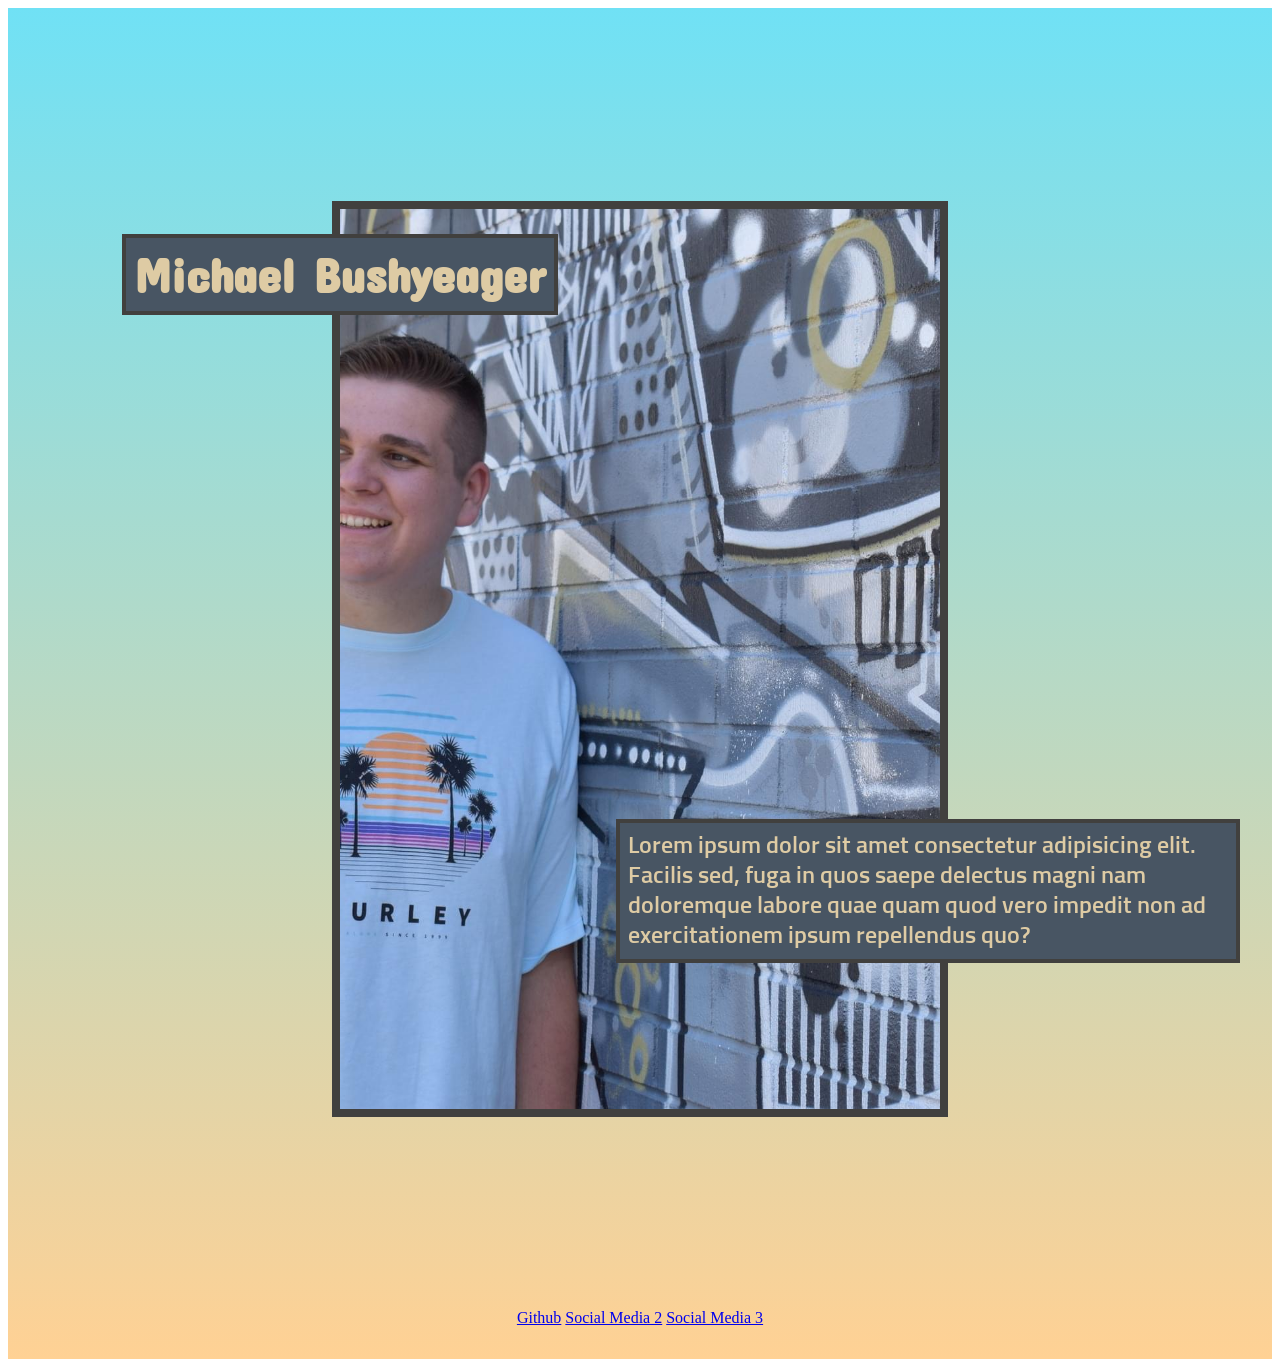
==== index.html @ 91e7f745 "changed css and html" ====
<!DOCTYPE html>
<html lang="en">
<head>
    <meta charset="UTF-8">
    <meta name="viewport" content="width=device-width, initial-scale=1.0">
    <title>Michael Bushyeager</title>

<Style>

/* body {
    background-color: burlywood;    
} */
</Style>

<!-- !-- Favicons --> 
    <!-- Favicons -->
    <link rel="apple-touch-icon" sizes="180x180" href="favicons/apple-touch-icon.png">
    <link rel="icon" type="image/png" sizes="32x32" href="favicons/favicon-32x32.png">
    <link rel="icon" type="image/png" sizes="16x16" href="favicons/favicon-16x16.png">
    <link rel="manifest" href="/site.webmanifest">


<!-- Favicons -->
   
<link rel="stylesheet" href="style.css">



</head>
<body>

<main>




  <article>
    <h1>Michael Bushyeager</h1>
      <!-- <h2>Extra</h2> -->
  
      <img src="IMG_4018 3.JPG" alt="">
  
  
  
    <p><span>L</span>orem ipsum dolor sit amet consectetur adipisicing elit. Facilis sed, fuga in quos saepe delectus magni nam doloremque labore quae quam quod vero impedit non ad exercitationem ipsum repellendus quo?</p>

  <nav>
    <a href="https://github.com/mbushyeager05">Github</a>
    <a href="#">Social Media 2</a>
    <a href="#">Social Media 3</a>
  </nav>

</article>

<!-- Column 2 -->
<!-- <aside>

      <h2>Extra</h2>

      <img src="IMG_4018 3.JPG" alt="">
</aside> -->

</Main>

</html>
---- style.css ----
/* 
https://cdnjs.cloudflare.com/ajax/libs/animate.css/4.1.1/animate.min.css
*/

/* Load Google Font */
@import url('https://fonts.googleapis.com/css2?family=Kosugi+Maru&family=Londrina+Solid:wght@100;300;400;900&family=Patrick+Hand&family=Sunflower:wght@300&display=swap');
@import url('https://fonts.googleapis.com/css2?family=Kosugi+Maru&family=Londrina+Solid:wght@100;300;400;900&family=Patrick+Hand&family=Sunflower:wght@300&display=swap');
@import url('https://fonts.googleapis.com/css2?family=Concert+One&family=Kosugi+Maru&family=Londrina+Solid:wght@100;300;400;900&family=Patrick+Hand&family=Sunflower:wght@300&display=swap');



background: #70e1f5;  /* fallback for old browsers */
background: -webkit-linear-gradient(to top, #ffd194, #70e1f5);  /* Chrome 10-25, Safari 5.1-6 */
background: linear-gradient(to top, #ffd194, #70e1f5); /* W3C, IE 10+/ Edge, Firefox 16+, Chrome 26+, Opera 12+, Safari 7+ */


/* background: #70e1f5;  /* fallback for old browsers */
/* background: -webkit-linear-gradient(to top, #ffd194, #70e1f5);  Chrome 10-25, Safari 5.1-6 */
/* background: linear-gradient(to top, #ffd194, #70e1f5); W3C, IE 10+/ Edge, Firefox 16+, Chrome 26+, Opera 12+, Safari 7+ */ */


/* Style Tile with css variables */

:root {
  --color1: #414345;
  --color2: rgb(91, 114, 138);
  --color3: #FEAC5E;
  --font1: "Londrina Solid", sans-serif;
  --font2: "Sunflower", sans-serif;
}




main {
  display: grid;
  grid-template-columns: 1fr ;
  
  /* on hover left colum, no background image */
article:hover {
  background-image: none;
  
}

h1 {
  color: #decba4;
  font-family:"Concert One", sans-serif;
  font-size: 3em;
  border:solid 4px #41403E;
  padding: 8px; 
  background-color:#485563;
  position: relative;
  right: 25%;
  top:12%;
  
}

  
  p{ 
    color: #decba4;
  font-family:"Sunflower", sans-serif;;
  font-size:1em;
  font-size: 1.5em;
  border:solid 4px #41403E;
  padding: 8px; 
  background-color:#485563;
  width: 50%;
  position: relative;
  left: 24%;
  bottom: 25%;
  }
  
  



  
  nav { 
  font-family: var(--font2);
  font-size:1wem;
  
  }
  
  /* Article */
article {
  display: flex;
  flex-direction: column;
  /* main axis   */
  justify-content: center;
  /* cross axis   */
  align-items: center;
  
  padding: 2em;
}
  
  
  


  /* aside image */
   img { 
    width: 50%;
    max-width: 100%;
   
    /* full height     */
    height: 100vh;
    object-fit: cover;
    border:solid 8px #41403E;
    
    
  }









/* background: #FFEEEE;  fallback for old browsers */
/* background: -webkit-linear-gradient(to top, #DDEFBB, #FFEEEE);  Chrome 10-25, Safari 5.1-6 */
/* background: linear-gradient(to top, #DDEFBB, #FFEEEE); W3C, IE 10+/ Edge, Firefox 16+, Chrome 26+, Opera 12+, Safari 7+ */


background: #70e1f5;  /* fallback for old browsers */
background: -webkit-linear-gradient(to top, #ffd194, #70e1f5);  /* Chrome 10-25, Safari 5.1-6 */
background: linear-gradient(to top, #ffd194, #70e1f5); /* W3C, IE 10+/ Edge, Firefox 16+, Chrome 26+, Opera 12+, Safari 7+ */






@media (max-width: 480px ) {
  
  body {
    background: goldenrod;
  }
  
  main {
      grid-template-columns: 1fr;
  }
  
  article nav a {
    display: block;
    margin: 1em 0 1em 0;
  }
  
  p span {
    float: none;
    font-size: 1.5em;
    
  }
  
}
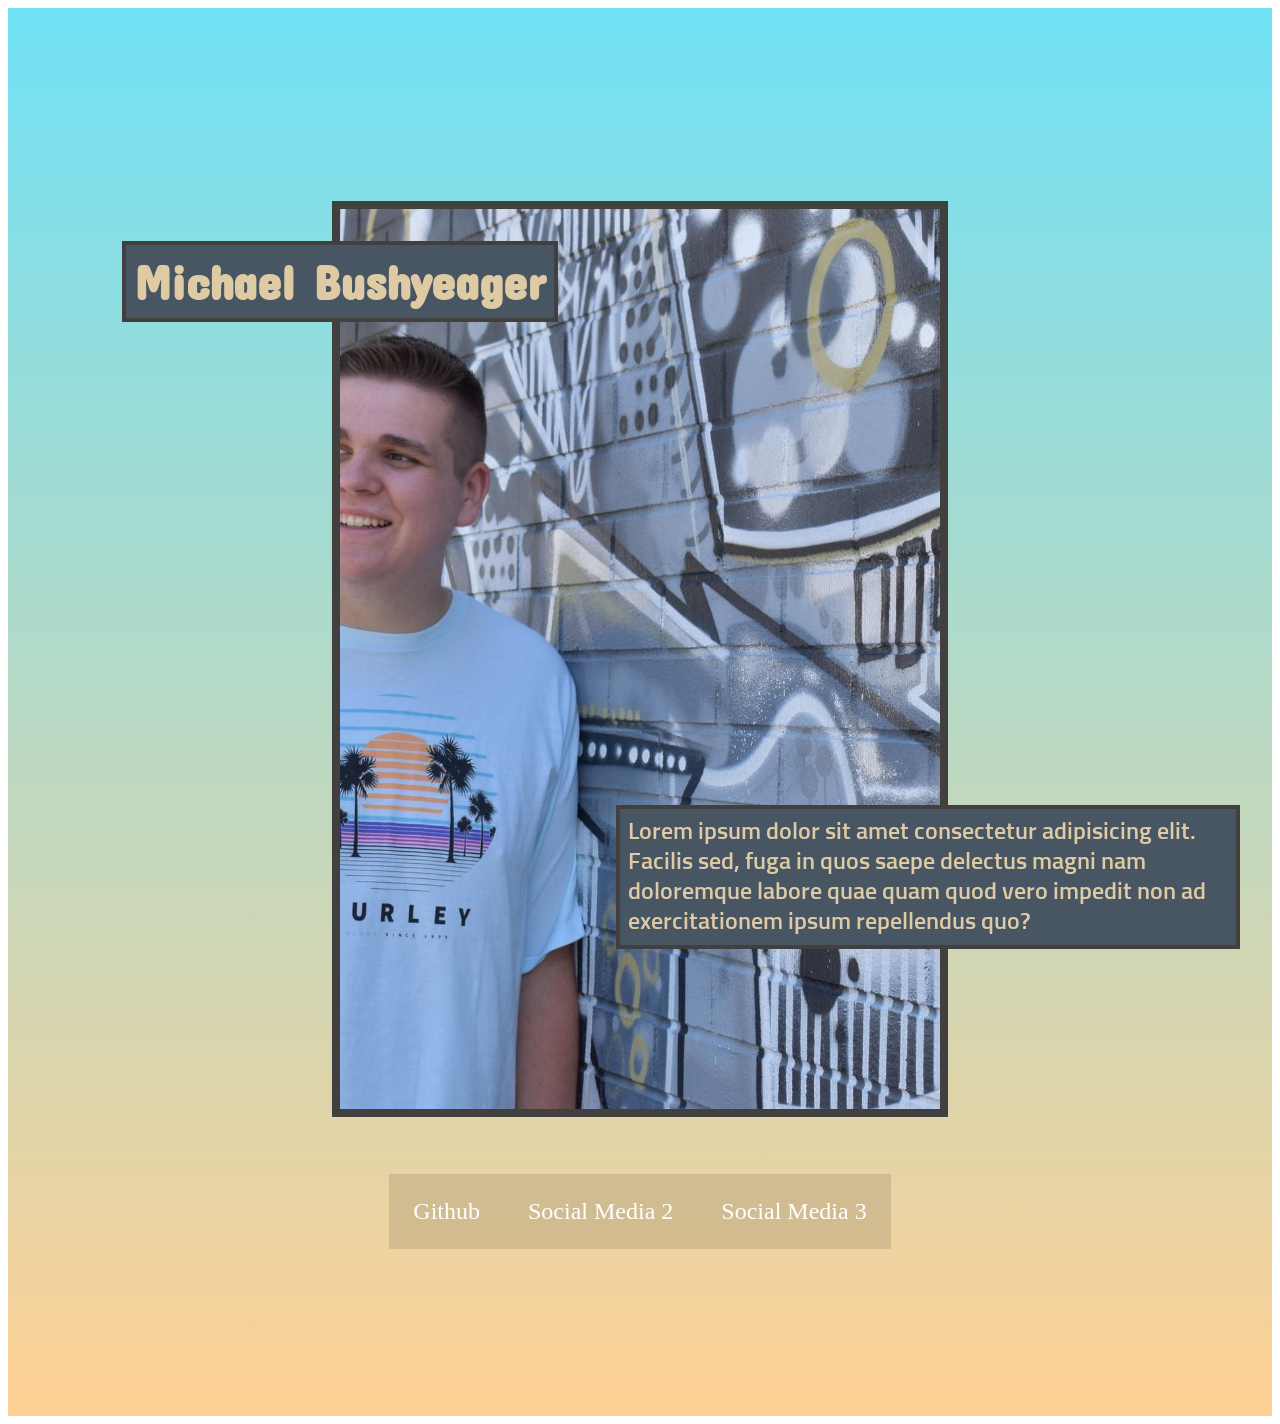
==== commit 415dc205: "added animation" ====
--- a/index.html
+++ b/index.html
@@ -27,6 +27,12 @@
 
 
 </head>
+
+<link
+    rel="stylesheet"
+    href="https://cdnjs.cloudflare.com/ajax/libs/animate.css/4.1.1/animate.min.css"
+  />
+
 <body>
 
 <main>
--- a/style.css
+++ b/style.css
@@ -72,14 +72,55 @@
   
   
 
-
-
-  
-  nav { 
-  font-family: var(--font2);
-  font-size:1wem;
-  
-  }
+nav {
+  font-size:1.5em;
+  position: relative;
+  bottom: 10%;
+  flex-grow: 1;
+}
+
+
+  nav {
+    background: rgba(0, 0, 0, 0.11);
+  
+    display: flex;  
+    align-items: center;
+    justify-content: space-around;
+  }
+  
+  nav h1 {
+    flex-grow: 1;
+  /* margin-right: auto also works */
+  }
+  
+  nav a:link,
+  nav a:visited {
+    
+    color: white;
+    text-decoration: none;
+    padding: .5em;
+    margin: .5em;
+  }
+  
+  nav a:focus {
+    background: #ffc3a0;
+  }
+  
+  nav a:hover, 
+  nav a:active {
+    background: #ffc3a0;;
+  }
+  
+ 
+
+
+
+
+
+
+
+
+
   
   /* Article */
 article {
@@ -128,6 +169,24 @@
 background: linear-gradient(to top, #ffd194, #70e1f5); /* W3C, IE 10+/ Edge, Firefox 16+, Chrome 26+, Opera 12+, Safari 7+ */
 
 
+h1,p {
+  animation-name: fadeInUpBig;
+  animation-duration: 2s;
+  animation-iteration-count: 1;
+  animation-delay: 2s;
+  animation-fill-mode: backwards;
+}
+
+nav {
+  animation-name: fadeInLeft;
+  animation-duration: 2s;
+  animation-iteration-count: 1;
+  animation-delay: 2s;
+  animation-fill-mode: backwards;
+}
+
+
+
 
 
 
@@ -155,4 +214,3 @@
   
 }
 
-
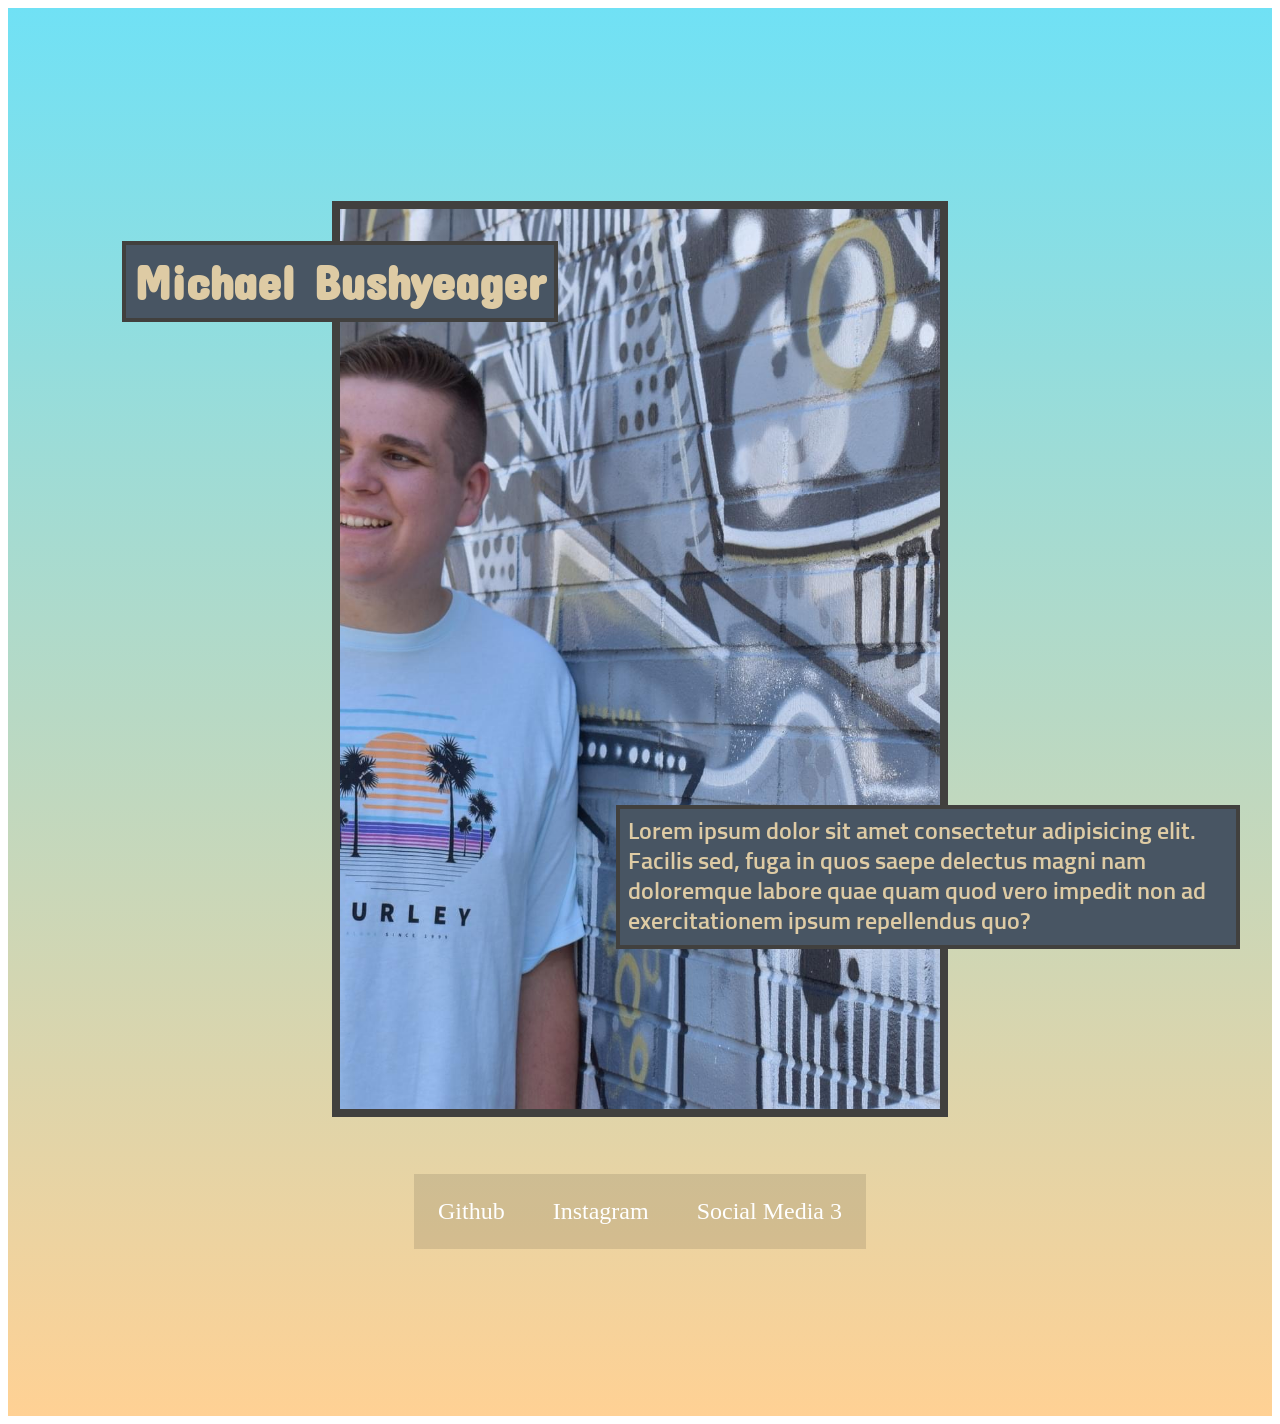
==== commit 48d4e3e3: "added favicon" ====
--- a/index.html
+++ b/index.html
@@ -52,7 +52,7 @@
 
   <nav>
     <a href="https://github.com/mbushyeager05">Github</a>
-    <a href="#">Social Media 2</a>
+    <a href="https://www.instagram.com/michaelbushyeager_/?igsh=cnFyaHluZjlqOWxp&utm_source=qr">Instagram</a>
     <a href="#">Social Media 3</a>
   </nav>
 
--- a/style.css
+++ b/style.css
@@ -171,7 +171,7 @@
 
 h1,p {
   animation-name: fadeInUpBig;
-  animation-duration: 2s;
+  animation-duration: 4s;
   animation-iteration-count: 1;
   animation-delay: 2s;
   animation-fill-mode: backwards;
@@ -185,7 +185,13 @@
   animation-fill-mode: backwards;
 }
 
-
+img {
+  animation-name: fadeIn;
+  animation-duration: 2s;
+  animation-iteration-count: 1;
+  animation-delay: 1s;
+  animation-fill-mode: backwards;
+}
 
 
 
@@ -194,7 +200,7 @@
 @media (max-width: 480px ) {
   
   body {
-    background: goldenrod;
+    background: rgb(189, 201, 206);
   }
   
   main {
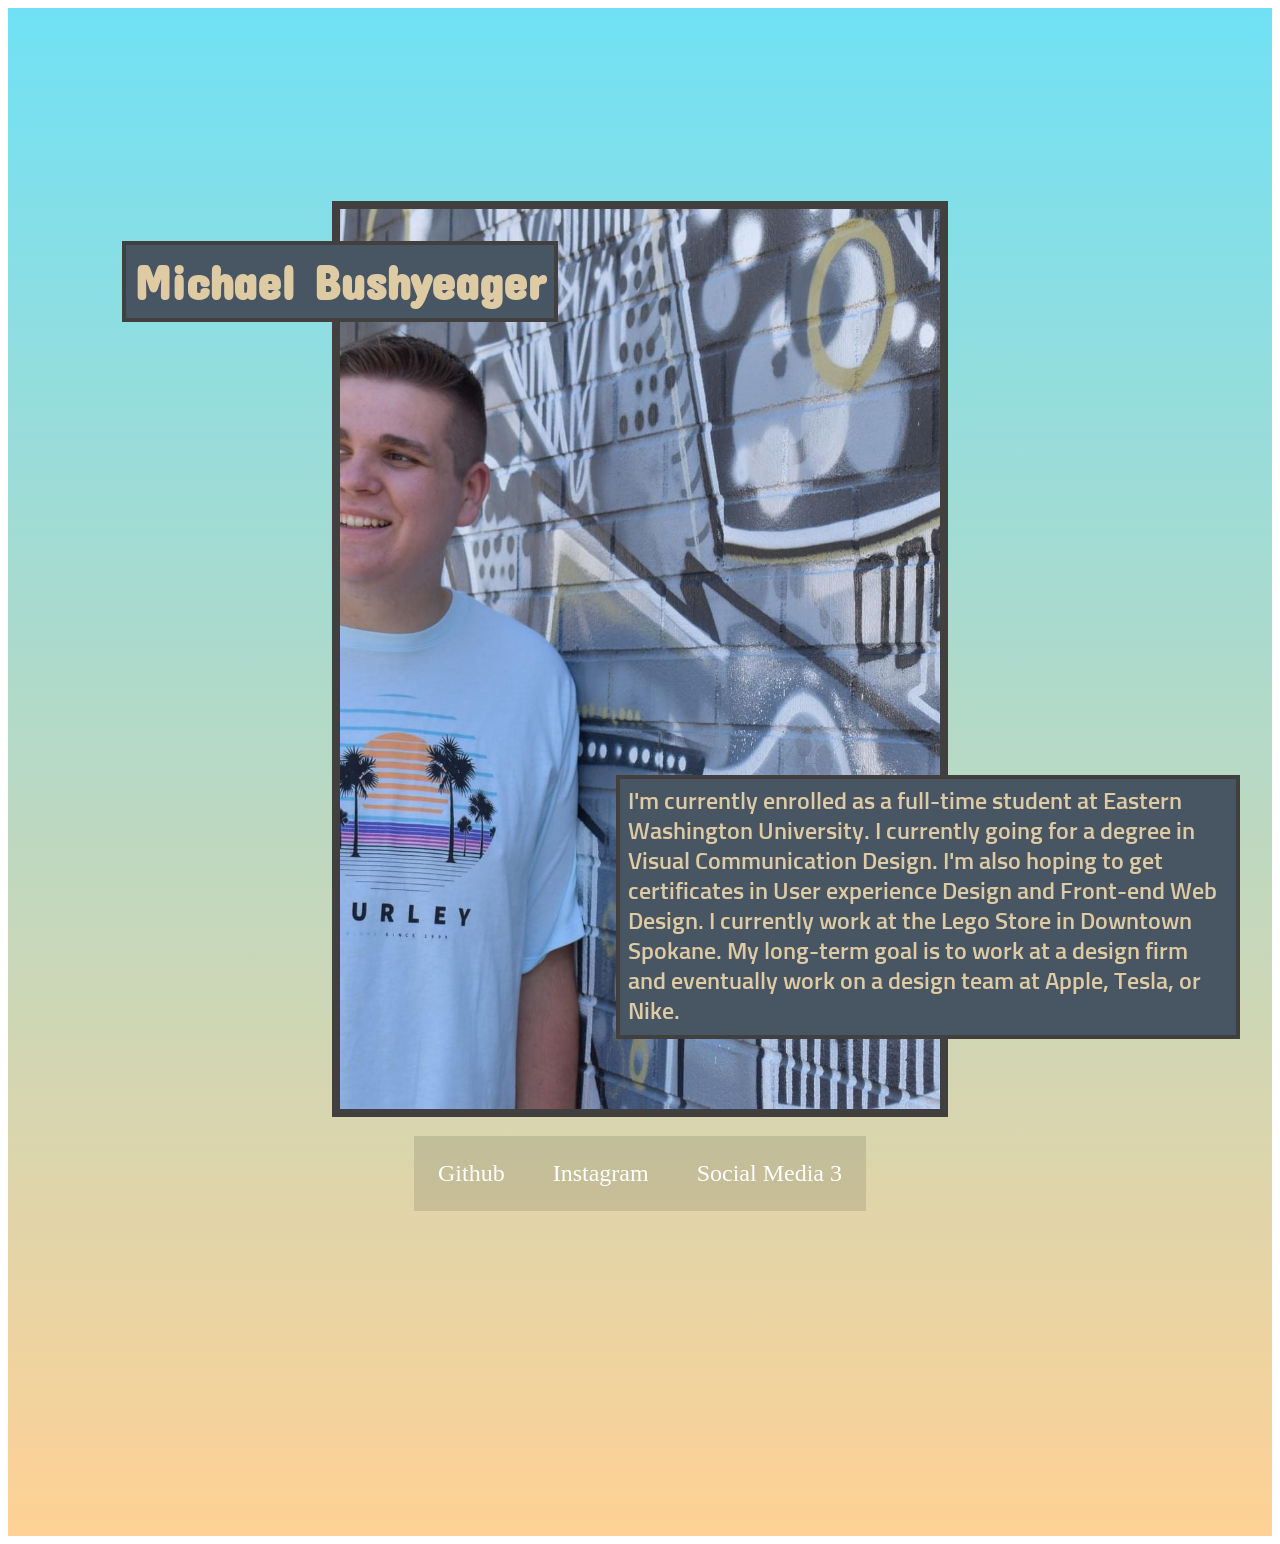
==== commit 5996535e: "added paragraph" ====
--- a/index.html
+++ b/index.html
@@ -48,7 +48,7 @@
   
   
   
-    <p><span>L</span>orem ipsum dolor sit amet consectetur adipisicing elit. Facilis sed, fuga in quos saepe delectus magni nam doloremque labore quae quam quod vero impedit non ad exercitationem ipsum repellendus quo?</p>
+    <p>I'm currently enrolled as a full-time student at Eastern Washington University. I currently going for a degree in Visual Communication Design. I'm also hoping to get certificates in User experience Design and Front-end Web Design. I currently work at the Lego Store in Downtown Spokane. My long-term goal is to work at a design firm and eventually work on a design team at Apple, Tesla, or Nike.</p>
 
   <nav>
     <a href="https://github.com/mbushyeager05">Github</a>
--- a/style.css
+++ b/style.css
@@ -51,7 +51,7 @@
   background-color:#485563;
   position: relative;
   right: 25%;
-  top:12%;
+  top:11%;
   
 }
 
@@ -75,7 +75,7 @@
 nav {
   font-size:1.5em;
   position: relative;
-  bottom: 10%;
+  bottom: 20%;
   flex-grow: 1;
 }
 
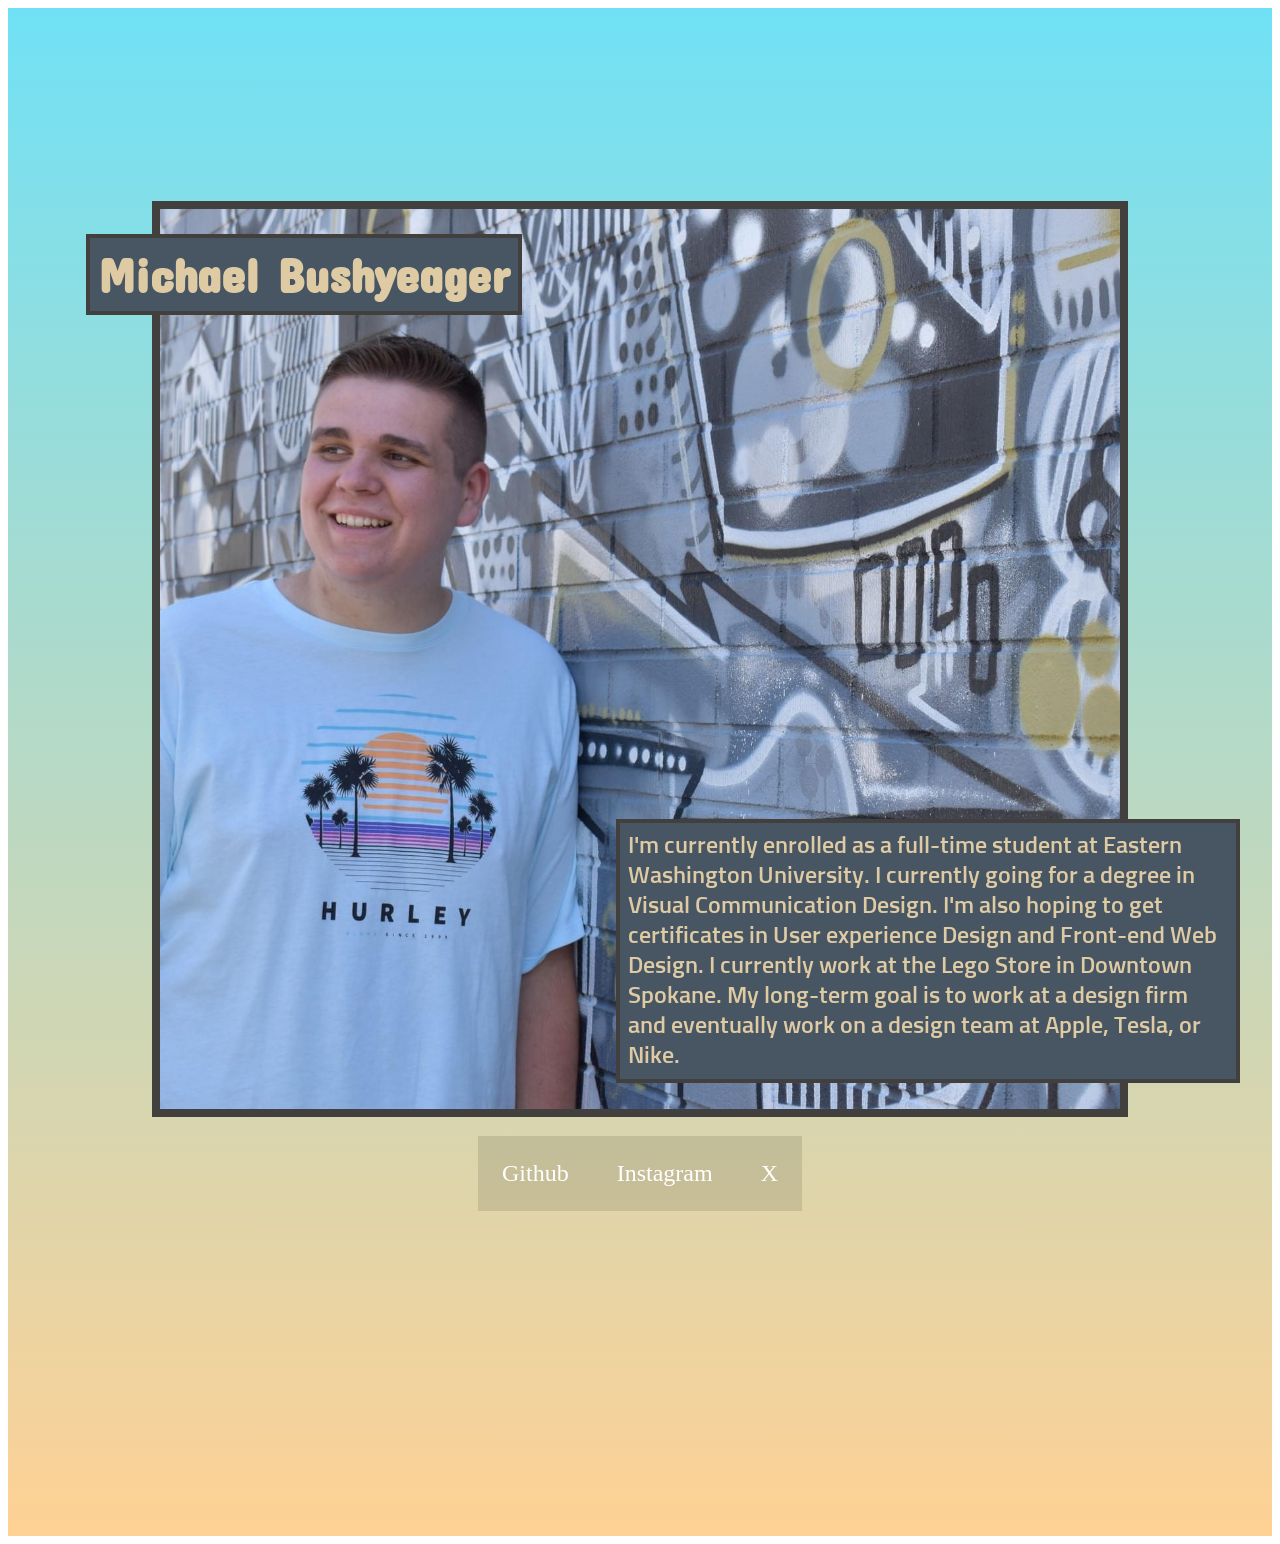
==== commit b1889dc0: "added link and changed css" ====
--- a/index.html
+++ b/index.html
@@ -53,7 +53,7 @@
   <nav>
     <a href="https://github.com/mbushyeager05">Github</a>
     <a href="https://www.instagram.com/michaelbushyeager_/?igsh=cnFyaHluZjlqOWxp&utm_source=qr">Instagram</a>
-    <a href="#">Social Media 3</a>
+    <a href="https://x.com/MichaelBushyea4">X </a>
   </nav>
 
 </article>
--- a/style.css
+++ b/style.css
@@ -20,6 +20,8 @@
 
 
 /* Style Tile with css variables */
+
+
 
 :root {
   --color1: #414345;
@@ -30,6 +32,20 @@
 }
 
 
+:root {
+
+  --color1:#414345;
+ --color2: rgb(91, 114, 138);
+ --color3: #decba4;
+ --font1: "Londrina Solid", sans-serif;
+  --font2: "Sunflower", sans-serif;
+  --font3: "Concert One", sans-serif;
+}
+
+
+
+
+
 
 
 main {
@@ -43,21 +59,21 @@
 }
 
 h1 {
-  color: #decba4;
+  color: var(--color3);
   font-family:"Concert One", sans-serif;
   font-size: 3em;
   border:solid 4px #41403E;
   padding: 8px; 
   background-color:#485563;
   position: relative;
-  right: 25%;
-  top:11%;
+  right: 28%;
+  top:10.5%;
   
 }
 
   
   p{ 
-    color: #decba4;
+    color: var(--color3);
   font-family:"Sunflower", sans-serif;;
   font-size:1em;
   font-size: 1.5em;
@@ -67,7 +83,7 @@
   width: 50%;
   position: relative;
   left: 24%;
-  bottom: 25%;
+  bottom: 22%;
   }
   
   
@@ -140,7 +156,7 @@
 
   /* aside image */
    img { 
-    width: 50%;
+    width: 80%;
     max-width: 100%;
    
     /* full height     */
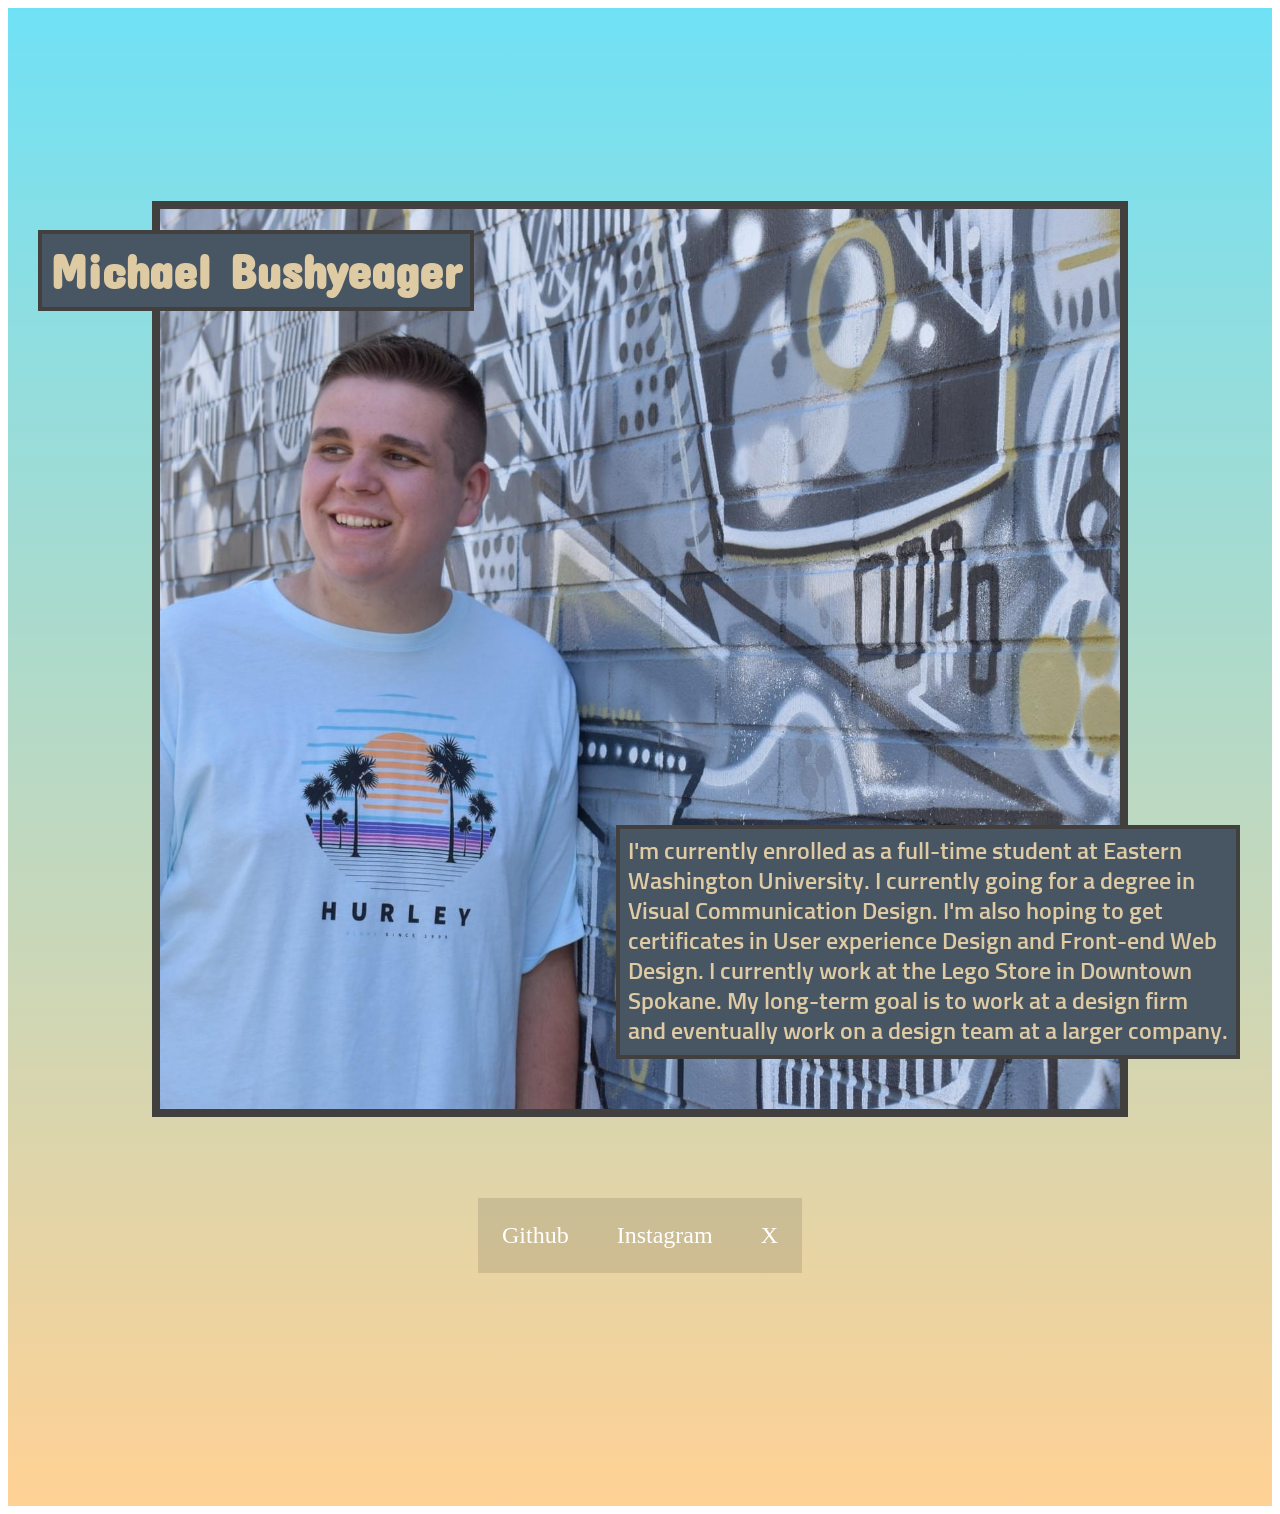
==== commit c3004ae5: "changed paragraph" ====
--- a/index.html
+++ b/index.html
@@ -48,7 +48,7 @@
   
   
   
-    <p>I'm currently enrolled as a full-time student at Eastern Washington University. I currently going for a degree in Visual Communication Design. I'm also hoping to get certificates in User experience Design and Front-end Web Design. I currently work at the Lego Store in Downtown Spokane. My long-term goal is to work at a design firm and eventually work on a design team at Apple, Tesla, or Nike.</p>
+    <p>I'm currently enrolled as a full-time student at Eastern Washington University. I currently going for a degree in Visual Communication Design. I'm also hoping to get certificates in User experience Design and Front-end Web Design. I currently work at the Lego Store in Downtown Spokane. My long-term goal is to work at a design firm and eventually work on a design team at a larger company.</p>
 
   <nav>
     <a href="https://github.com/mbushyeager05">Github</a>
--- a/style.css
+++ b/style.css
@@ -8,11 +8,11 @@
 @import url('https://fonts.googleapis.com/css2?family=Concert+One&family=Kosugi+Maru&family=Londrina+Solid:wght@100;300;400;900&family=Patrick+Hand&family=Sunflower:wght@300&display=swap');
 
 
-
+main {
 background: #70e1f5;  /* fallback for old browsers */
 background: -webkit-linear-gradient(to top, #ffd194, #70e1f5);  /* Chrome 10-25, Safari 5.1-6 */
 background: linear-gradient(to top, #ffd194, #70e1f5); /* W3C, IE 10+/ Edge, Firefox 16+, Chrome 26+, Opera 12+, Safari 7+ */
-
+}
 
 /* background: #70e1f5;  /* fallback for old browsers */
 /* background: -webkit-linear-gradient(to top, #ffd194, #70e1f5);  Chrome 10-25, Safari 5.1-6 */
@@ -37,6 +37,8 @@
   --color1:#414345;
  --color2: rgb(91, 114, 138);
  --color3: #decba4;
+ --color4: #41403E;
+ --color5: #485563;
  --font1: "Londrina Solid", sans-serif;
   --font2: "Sunflower", sans-serif;
   --font3: "Concert One", sans-serif;
@@ -54,19 +56,18 @@
   
   /* on hover left colum, no background image */
 article:hover {
-  background-image: none;
-  
+  background-image: none;}
 }
 
 h1 {
   color: var(--color3);
   font-family:"Concert One", sans-serif;
   font-size: 3em;
-  border:solid 4px #41403E;
+  border:solid 4px var(--color4);
   padding: 8px; 
-  background-color:#485563;
+  background-color:var(--color5);
   position: relative;
-  right: 28%;
+  right: 32%;
   top:10.5%;
   
 }
@@ -77,9 +78,9 @@
   font-family:"Sunflower", sans-serif;;
   font-size:1em;
   font-size: 1.5em;
-  border:solid 4px #41403E;
+  border:solid 4px var(--color4);
   padding: 8px; 
-  background-color:#485563;
+  background-color:var(--color5);
   width: 50%;
   position: relative;
   left: 24%;
@@ -91,7 +92,7 @@
 nav {
   font-size:1.5em;
   position: relative;
-  bottom: 20%;
+  bottom: 14%;
   flex-grow: 1;
 }
 
@@ -180,10 +181,6 @@
 /* background: linear-gradient(to top, #DDEFBB, #FFEEEE); W3C, IE 10+/ Edge, Firefox 16+, Chrome 26+, Opera 12+, Safari 7+ */
 
 
-background: #70e1f5;  /* fallback for old browsers */
-background: -webkit-linear-gradient(to top, #ffd194, #70e1f5);  /* Chrome 10-25, Safari 5.1-6 */
-background: linear-gradient(to top, #ffd194, #70e1f5); /* W3C, IE 10+/ Edge, Firefox 16+, Chrome 26+, Opera 12+, Safari 7+ */
-
 
 h1,p {
   animation-name: fadeInUpBig;
@@ -195,7 +192,7 @@
 
 nav {
   animation-name: fadeInLeft;
-  animation-duration: 2s;
+  animation-duration: 3s;
   animation-iteration-count: 1;
   animation-delay: 2s;
   animation-fill-mode: backwards;
@@ -212,27 +209,3 @@
 
 
 
-
-@media (max-width: 480px ) {
-  
-  body {
-    background: rgb(189, 201, 206);
-  }
-  
-  main {
-      grid-template-columns: 1fr;
-  }
-  
-  article nav a {
-    display: block;
-    margin: 1em 0 1em 0;
-  }
-  
-  p span {
-    float: none;
-    font-size: 1.5em;
-    
-  }
-  
-}
-
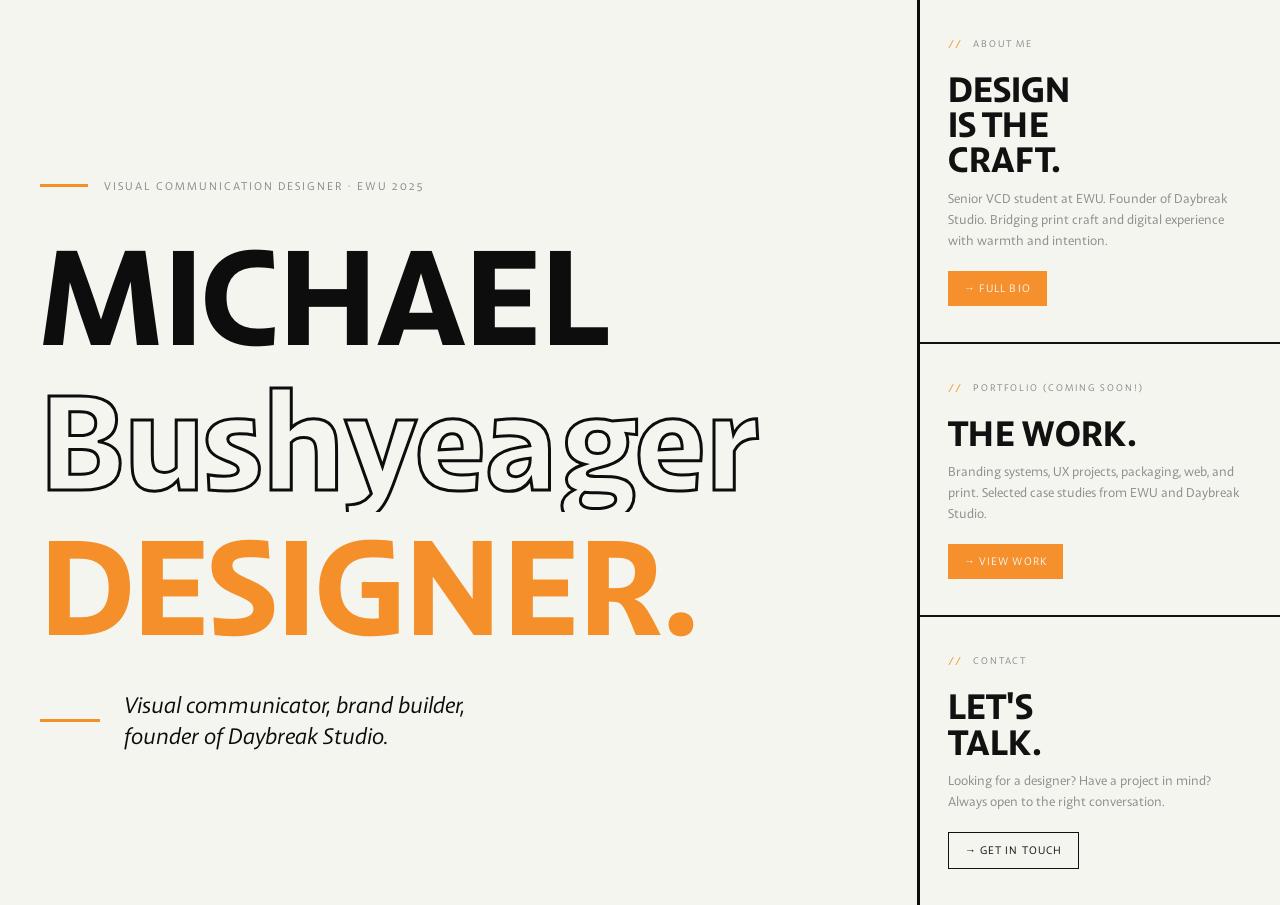
==== commit e57487aa: "Redid the whole page! add GSAP animations for hero and about sections; fallback for missing GSAP" ====
--- a/index.html
+++ b/index.html
@@ -1,73 +1,70 @@
 <!DOCTYPE html>
 <html lang="en">
 <head>
-    <meta charset="UTF-8">
-    <meta name="viewport" content="width=device-width, initial-scale=1.0">
-    <title>Michael Bushyeager</title>
-
-<Style>
-
-/* body {
-    background-color: burlywood;    
-} */
-</Style>
-
-<!-- !-- Favicons --> 
-    <!-- Favicons -->
-    <link rel="apple-touch-icon" sizes="180x180" href="favicons/apple-touch-icon.png">
-    <link rel="icon" type="image/png" sizes="32x32" href="favicons/favicon-32x32.png">
-    <link rel="icon" type="image/png" sizes="16x16" href="favicons/favicon-16x16.png">
-    <link rel="manifest" href="/site.webmanifest">
-
-
-<!-- Favicons -->
-   
-<link rel="stylesheet" href="style.css">
-
-
-
-</head>
-
-<link
+  <meta charset="UTF-8">
+  <meta name="viewport" content="width=device-width, initial-scale=1.0">
+  <title>Michael Bushyeager</title>
+  <link rel="stylesheet" href="style.css">
+  <link
     rel="stylesheet"
     href="https://cdnjs.cloudflare.com/ajax/libs/animate.css/4.1.1/animate.min.css"
   />
+</head>
+<body>
+  <main>
+    <section class="hero">
+      <div class="hero-main">
+        <div class="main-headline">
+          <div class="eyebrow">
+            <div class="eyebrow-line"></div>
+            <span class="eyebrow-text">Visual Communication Designer · EWU 2025</span>
+          </div>
 
-<body>
+          <h1 class="giant">
+            <span class="word-row"><span class="word-in">MICHAEL</span></span>
+            <span class="word-row"><span class="word-in outline">Bushyeager</span></span>
+            <span class="word-row"><span class="word-in red">DESIGNER.</span></span>
+          </h1>
 
-<main>
+          <div class="sub-line">
+            <div class="sub-divider"></div>
+            <p class="sub-text">Visual communicator, brand builder,<br>founder of Daybreak Studio.</p>
+          </div>
+        </div>
+      </div>
 
+      <div class="hero-sidebar">
+        <div class="sidebar-section">
+          <div>
+            <p class="sidebar-label">About Me</p>
+            <h3 class="sidebar-title">DESIGN<br>IS THE<br>CRAFT.</h3>
+            <p class="sidebar-body">Senior VCD student at EWU. Founder of Daybreak Studio. Bridging print craft and digital experience with warmth and intention.</p>
+          </div>
+          <a href="about.html" class="sidebar-link">→ Full bio</a>
+        </div>
 
+        <div class="sidebar-section">
+          <div>
+            <p class="sidebar-label">Portfolio (Coming Soon!)</p>
+            <h3 class="sidebar-title">THE WORK.</h3>
+            <p class="sidebar-body">Branding systems, UX projects, packaging, web, and print. Selected case studies from EWU and Daybreak Studio.</p>
+          </div>
+          <a href="#" class="sidebar-link">→ View work</a>
+        </div>
 
+        <div class="sidebar-section">
+          <div>
+            <p class="sidebar-label">Contact</p>
+            <h3 class="sidebar-title">LET'S<br>TALK.</h3>
+            <p class="sidebar-body">Looking for a designer? Have a project in mind? Always open to the right conversation.</p>
+          </div>
+          <a href="#" class="sidebar-link ghost">→ Get in touch</a>
+        </div>
+      </div>
+    </section>
+  </main>
 
-  <article>
-    <h1>Michael Bushyeager</h1>
-      <!-- <h2>Extra</h2> -->
-  
-      <img src="IMG_4018 3.JPG" alt="">
-  
-  
-  
-    <p>I'm currently enrolled as a full-time student at Eastern Washington University. I currently going for a degree in Visual Communication Design. I'm also hoping to get certificates in User experience Design and Front-end Web Design. I currently work at the Lego Store in Downtown Spokane. My long-term goal is to work at a design firm and eventually work on a design team at a larger company.</p>
-
-  <nav>
-    <a href="https://github.com/mbushyeager05">Github</a>
-    <a href="https://www.instagram.com/michaelbushyeager_/?igsh=cnFyaHluZjlqOWxp&utm_source=qr">Instagram</a>
-    <a href="https://x.com/MichaelBushyea4">X </a>
-  </nav>
-
-</article>
-
-<!-- Column 2 -->
-<!-- <aside>
-
-      <h2>Extra</h2>
-
-      <img src="IMG_4018 3.JPG" alt="">
-</aside> -->
-
-</Main>
-
+  <script src="https://cdnjs.cloudflare.com/ajax/libs/gsap/3.12.5/gsap.min.js" defer></script>
+  <script src="main.js" defer></script>
+</body>
 </html>
-
-
--- a/style.css
+++ b/style.css
@@ -1,211 +1,502 @@
-/* 
-https://cdnjs.cloudflare.com/ajax/libs/animate.css/4.1.1/animate.min.css
-*/
-
-/* Load Google Font */
-@import url('https://fonts.googleapis.com/css2?family=Kosugi+Maru&family=Londrina+Solid:wght@100;300;400;900&family=Patrick+Hand&family=Sunflower:wght@300&display=swap');
-@import url('https://fonts.googleapis.com/css2?family=Kosugi+Maru&family=Londrina+Solid:wght@100;300;400;900&family=Patrick+Hand&family=Sunflower:wght@300&display=swap');
-@import url('https://fonts.googleapis.com/css2?family=Concert+One&family=Kosugi+Maru&family=Londrina+Solid:wght@100;300;400;900&family=Patrick+Hand&family=Sunflower:wght@300&display=swap');
-
-
-main {
-background: #70e1f5;  /* fallback for old browsers */
-background: -webkit-linear-gradient(to top, #ffd194, #70e1f5);  /* Chrome 10-25, Safari 5.1-6 */
-background: linear-gradient(to top, #ffd194, #70e1f5); /* W3C, IE 10+/ Edge, Firefox 16+, Chrome 26+, Opera 12+, Safari 7+ */
-}
-
-/* background: #70e1f5;  /* fallback for old browsers */
-/* background: -webkit-linear-gradient(to top, #ffd194, #70e1f5);  Chrome 10-25, Safari 5.1-6 */
-/* background: linear-gradient(to top, #ffd194, #70e1f5); W3C, IE 10+/ Edge, Firefox 16+, Chrome 26+, Opera 12+, Safari 7+ */ */
-
-
-/* Style Tile with css variables */
-
-
-
-:root {
-  --color1: #414345;
-  --color2: rgb(91, 114, 138);
-  --color3: #FEAC5E;
-  --font1: "Londrina Solid", sans-serif;
-  --font2: "Sunflower", sans-serif;
-}
-
-
-:root {
-
-  --color1:#414345;
- --color2: rgb(91, 114, 138);
- --color3: #decba4;
- --color4: #41403E;
- --color5: #485563;
- --font1: "Londrina Solid", sans-serif;
-  --font2: "Sunflower", sans-serif;
-  --font3: "Concert One", sans-serif;
-}
-
-
-
-
-
-
-
-main {
-  display: grid;
-  grid-template-columns: 1fr ;
-  
-  /* on hover left colum, no background image */
-article:hover {
-  background-image: none;}
-}
-
-h1 {
-  color: var(--color3);
-  font-family:"Concert One", sans-serif;
-  font-size: 3em;
-  border:solid 4px var(--color4);
-  padding: 8px; 
-  background-color:var(--color5);
-  position: relative;
-  right: 32%;
-  top:10.5%;
-  
-}
-
-  
-  p{ 
-    color: var(--color3);
-  font-family:"Sunflower", sans-serif;;
-  font-size:1em;
-  font-size: 1.5em;
-  border:solid 4px var(--color4);
-  padding: 8px; 
-  background-color:var(--color5);
-  width: 50%;
-  position: relative;
-  left: 24%;
-  bottom: 22%;
-  }
-  
-  
-
-nav {
-  font-size:1.5em;
-  position: relative;
-  bottom: 14%;
-  flex-grow: 1;
-}
-
-
-  nav {
-    background: rgba(0, 0, 0, 0.11);
-  
-    display: flex;  
-    align-items: center;
-    justify-content: space-around;
-  }
-  
-  nav h1 {
-    flex-grow: 1;
-  /* margin-right: auto also works */
-  }
-  
-  nav a:link,
-  nav a:visited {
-    
-    color: white;
-    text-decoration: none;
-    padding: .5em;
-    margin: .5em;
-  }
-  
-  nav a:focus {
-    background: #ffc3a0;
-  }
-  
-  nav a:hover, 
-  nav a:active {
-    background: #ffc3a0;;
-  }
-  
- 
-
-
-
-
-
-
-
-
-
-  
-  /* Article */
-article {
-  display: flex;
-  flex-direction: column;
-  /* main axis   */
-  justify-content: center;
-  /* cross axis   */
-  align-items: center;
-  
-  padding: 2em;
-}
-  
-  
-  
-
-
-  /* aside image */
-   img { 
-    width: 80%;
-    max-width: 100%;
-   
-    /* full height     */
-    height: 100vh;
-    object-fit: cover;
-    border:solid 8px #41403E;
-    
-    
-  }
-
-
-
-
-
-
-
-
-
-/* background: #FFEEEE;  fallback for old browsers */
-/* background: -webkit-linear-gradient(to top, #DDEFBB, #FFEEEE);  Chrome 10-25, Safari 5.1-6 */
-/* background: linear-gradient(to top, #DDEFBB, #FFEEEE); W3C, IE 10+/ Edge, Firefox 16+, Chrome 26+, Opera 12+, Safari 7+ */
-
-
-
-h1,p {
-  animation-name: fadeInUpBig;
-  animation-duration: 4s;
-  animation-iteration-count: 1;
-  animation-delay: 2s;
-  animation-fill-mode: backwards;
-}
-
-nav {
-  animation-name: fadeInLeft;
-  animation-duration: 3s;
-  animation-iteration-count: 1;
-  animation-delay: 2s;
-  animation-fill-mode: backwards;
-}
-
-img {
-  animation-name: fadeIn;
-  animation-duration: 2s;
-  animation-iteration-count: 1;
-  animation-delay: 1s;
-  animation-fill-mode: backwards;
-}
-
-
-
-
+    @font-face {
+      font-family: 'Plein';
+      src: url('assets/fonts/Plein-Regular.woff2') format('woff2'),
+           url('assets/fonts/Plein-Regular.woff') format('woff');
+      font-weight: 400;
+      font-style: normal;
+      font-display: swap;
+    }
+
+    @font-face {
+      font-family: 'Plein';
+      src: url('assets/fonts/Plein-Italic.woff2') format('woff2'),
+           url('assets/fonts/Plein-Italic.woff') format('woff');
+      font-weight: 400;
+      font-style: italic;
+      font-display: swap;
+    }
+
+    @font-face {
+      font-family: 'Plein';
+      src: url('assets/fonts/Plein-Medium.woff2') format('woff2'),
+           url('assets/fonts/Plein-Medium.woff') format('woff');
+      font-weight: 500;
+      font-style: normal;
+      font-display: swap;
+    }
+
+    @font-face {
+      font-family: 'Plein';
+      src: url('assets/fonts/Plein-MediumItalic.woff2') format('woff2'),
+           url('assets/fonts/Plein-MediumItalic.woff') format('woff');
+      font-weight: 500;
+      font-style: italic;
+      font-display: swap;
+    }
+
+    @font-face {
+      font-family: 'Plein';
+      src: url('assets/fonts/Plein-Bold.woff2') format('woff2'),
+           url('assets/fonts/Plein-Bold.woff') format('woff');
+      font-weight: 700;
+      font-style: normal;
+      font-display: swap;
+    }
+
+    *, *::before, *::after { box-sizing: border-box; margin: 0; padding: 0; }
+ 
+    :root {
+      --black: #0D0D0D;
+      --white: #F5F5F0;
+      --light: #ecece4;
+      --accent: #F58F29;
+      --mid: #888;
+      --display: 'Plein', sans-serif;
+      --body: 'Plein', sans-serif;
+    }
+ 
+    body {
+      background: var(--white);
+      color: var(--black);
+      font-family: var(--body);
+      overflow-x: hidden;
+    }
+ 
+ 
+ 
+    /* HERO */
+    .hero {
+      display: grid;
+      grid-template-columns: 1fr 360px;
+      min-height: 100vh;
+    }
+ 
+    .hero-main {
+      border-right: 3px solid var(--black);
+      padding: 72px 40px 48px;
+      display: flex;
+      flex-direction: column;
+      justify-content: space-between;
+    }
+ 
+    /* Main text */
+    .main-headline {
+      flex: 1;
+      display: flex;
+      flex-direction: column;
+      justify-content: center;
+    }
+ 
+    /* Eyebrow */
+    .eyebrow {
+      display: flex;
+      align-items: center;
+      gap: 16px;
+      margin-bottom: 28px;
+      opacity: 0;
+    }
+ 
+    .eyebrow-line {
+      width: 48px;
+      height: 3px;
+      background: var(--accent);
+      flex-shrink: 0;
+    }
+ 
+    .eyebrow-text {
+      font-family: var(--body);
+      font-size: 0.7rem;
+      font-weight: 400;
+      letter-spacing: 0.18em;
+      text-transform: uppercase;
+      color: var(--mid);
+    }
+ 
+    h1.giant {
+      font-family: var(--display);
+      font-size: clamp(3.8rem, 10.5vw, 9rem);
+      line-height: 0.96;
+      letter-spacing: -0.01em;
+      overflow: visible;
+      position: relative;
+    }
+ 
+    .word-row {
+      display: block;
+      overflow: hidden;
+      padding: 0.06em 0;
+    }
+ 
+    .word-in {
+      display: inline-block;
+      transform: translateY(105%);
+    }
+ 
+    .giant .red { color: var(--accent); }
+ 
+    .giant .outline {
+      -webkit-text-stroke: 3px var(--black);
+      color: transparent;
+    }
+ 
+    /* Sub line */
+    .sub-line {
+      display: flex;
+      align-items: center;
+      gap: 24px;
+      margin-top: 32px;
+      opacity: 0;
+    }
+ 
+    .sub-text {
+      font-family: var(--body);
+      font-style: italic;
+      font-size: clamp(1rem, 2.5vw, 1.4rem);
+      font-weight: 300;
+      color: var(--black);
+    }
+ 
+    .sub-divider { width: 60px; height: 3px; background: var(--accent); flex-shrink: 0; }
+ 
+ 
+ 
+    /* Right sidebar */
+    .hero-sidebar {
+      display: flex;
+      flex-direction: column;
+      opacity: 0;
+    }
+ 
+    .sidebar-section {
+      padding: 36px 28px;
+      border-bottom: 2px solid var(--black);
+      flex: 1;
+      display: flex;
+      flex-direction: column;
+      justify-content: space-between;
+    }
+ 
+    .sidebar-section:last-child {
+      border-bottom: none;
+    }
+ 
+    .sidebar-label {
+      font-size: 0.6rem;
+      font-weight: 400;
+      letter-spacing: 0.2em;
+      text-transform: uppercase;
+      color: var(--mid);
+      margin-bottom: 20px;
+      display: flex;
+      align-items: center;
+      gap: 10px;
+    }
+ 
+    .sidebar-label::before {
+      content: '//';
+      color: var(--accent);
+      font-size: 0.7rem;
+    }
+ 
+    .sidebar-title {
+      font-family: var(--display);
+      font-size: 2.2rem;
+      line-height: 1;
+      margin-bottom: 10px;
+    }
+ 
+    .sidebar-body {
+      font-size: 0.8rem;
+      font-weight: 300;
+      line-height: 1.65;
+      color: var(--mid);
+      flex: 1;
+    }
+ 
+    .sidebar-link {
+      display: inline-flex;
+      align-items: center;
+      gap: 8px;
+      margin-top: 20px;
+      font-size: 0.68rem;
+      font-weight: 400;
+      letter-spacing: 0.1em;
+      text-transform: uppercase;
+      color: var(--white);
+      background: var(--accent);
+      padding: 10px 16px;
+      text-decoration: none;
+      transition: background 0.15s;
+      align-self: flex-start;
+    }
+ 
+    .sidebar-link:hover { background: var(--black); }
+ 
+    .sidebar-link.ghost {
+      background: transparent;
+      color: var(--black);
+      border: 1.5px solid var(--black);
+    }
+ 
+    .sidebar-link.ghost:hover {
+      background: var(--black);
+      color: var(--white);
+    }
+ 
+    /* Status pill */
+    .status-pill {
+      display: inline-flex;
+      align-items: center;
+      gap: 8px;
+      padding: 6px 14px;
+      background: var(--accent);
+      color: var(--white);
+      font-size: 0.62rem;
+      font-weight: 400;
+      letter-spacing: 0.12em;
+      text-transform: uppercase;
+      margin-bottom: 20px;
+      align-self: flex-start;
+    }
+ 
+    .pill-dot {
+      width: 6px; height: 6px;
+      border-radius: 50%;
+      background: white;
+      animation: blink 1.5s infinite;
+    }
+ 
+    @keyframes blink { 0%,100% {opacity:1;} 50% {opacity:0.3;} }
+
+    /* ABOUT PAGE */
+    body.about-page {
+      background: var(--white);
+      color: var(--black);
+      font-family: var(--body);
+      font-weight: 300;
+      overflow-x: hidden;
+    }
+
+    .page {
+      display: grid;
+      grid-template-columns: 1fr 360px;
+      min-height: 100vh;
+    }
+
+    .left {
+      border-right: 3px solid var(--black);
+      display: flex;
+      flex-direction: column;
+    }
+
+    .hero-band {
+      padding: 64px 48px 52px;
+      border-bottom: 3px solid var(--black);
+      opacity: 0;
+    }
+
+    h1.page-title {
+      font-family: var(--display);
+      font-size: clamp(5rem, 12vw, 11rem);
+      line-height: 0.88;
+      letter-spacing: -0.01em;
+      overflow: hidden;
+    }
+
+    .title-row { display: block; overflow: hidden; }
+    .title-word { display: inline-block; transform: translateY(110%); }
+    .title-word.outline {
+      -webkit-text-stroke: 3px var(--black);
+      color: transparent;
+    }
+    .title-word.red { color: var(--accent); }
+
+    .bio-section {
+      padding: 52px 48px;
+      border-bottom: 3px solid var(--black);
+      opacity: 0;
+    }
+
+    .section-label {
+      font-size: 0.6rem;
+      font-weight: 400;
+      letter-spacing: 0.22em;
+      text-transform: uppercase;
+      color: var(--mid);
+      margin-bottom: 24px;
+      display: flex;
+      align-items: center;
+      gap: 10px;
+    }
+
+    .section-label::before { content: '//'; color: var(--accent); }
+
+    .bio-text {
+      font-size: clamp(1rem, 1.8vw, 1.2rem);
+      font-weight: 300;
+      line-height: 1.75;
+      color: var(--black);
+      max-width: 580px;
+    }
+
+    .bio-text strong {
+      font-weight: 400;
+    }
+
+    .bio-text em {
+      font-style: italic;
+      color: var(--mid);
+    }
+
+    .disciplines {
+      padding: 48px 48px;
+      border-bottom: 3px solid var(--black);
+      opacity: 0;
+    }
+
+    .disc-grid {
+      display: grid;
+      grid-template-columns: repeat(3, 1fr);
+      gap: 2px;
+      margin-top: 28px;
+    }
+
+    .disc-item {
+      padding: 24px 20px;
+      border: 1.5px solid rgba(13,13,13,0.12);
+      transition: all 0.15s;
+    }
+
+    .disc-item:hover {
+      border-color: var(--black);
+      background: var(--black);
+      color: var(--white);
+    }
+
+    .disc-item:hover .disc-num { color: var(--accent); }
+    .disc-item:hover .disc-name { color: var(--white); }
+    .disc-item:hover .disc-tags { color: rgba(255,255,255,0.5); }
+
+    .disc-num {
+      font-family: var(--display);
+      font-size: 1.8rem;
+      line-height: 1;
+      color: var(--accent);
+      margin-bottom: 10px;
+    }
+
+    .disc-name {
+      font-family: var(--display);
+      font-size: 0.95rem;
+      letter-spacing: 0.05em;
+      text-transform: uppercase;
+      margin-bottom: 8px;
+    }
+
+    .disc-tags {
+      font-size: 0.72rem;
+      font-weight: 300;
+      line-height: 1.6;
+      color: var(--mid);
+    }
+
+    .now-section {
+      padding: 48px 48px;
+      opacity: 0;
+    }
+
+    .now-grid {
+      display: grid;
+      grid-template-columns: 1fr 1fr;
+      gap: 2px;
+      margin-top: 28px;
+    }
+
+    .now-item {
+      padding: 24px 20px;
+      background: var(--light);
+      border-left: 3px solid transparent;
+      transition: border-color 0.15s;
+    }
+
+    .now-item:hover { border-left-color: var(--accent); }
+
+    .now-category {
+      font-size: 0.58rem;
+      font-weight: 400;
+      letter-spacing: 0.2em;
+      text-transform: uppercase;
+      color: var(--accent);
+      margin-bottom: 8px;
+    }
+
+    .now-title {
+      font-family: var(--display);
+      font-size: 1.1rem;
+      letter-spacing: 0.02em;
+      margin-bottom: 6px;
+      line-height: 1.1;
+    }
+
+    .now-body {
+      font-size: 0.78rem;
+      font-weight: 300;
+      line-height: 1.6;
+      color: var(--mid);
+    }
+
+    .right {
+      display: flex;
+      flex-direction: column;
+      opacity: 0;
+    }
+
+    .fact-list {
+      list-style: none;
+      margin-top: 16px;
+    }
+
+    .fact-list li {
+      display: flex;
+      gap: 12px;
+      padding: 10px 0;
+      border-bottom: 1px solid rgba(13,13,13,0.08);
+      font-size: 0.78rem;
+      font-weight: 300;
+      line-height: 1.4;
+    }
+
+    .fact-list li:last-child { border-bottom: none; }
+
+    .fact-list li::before {
+      content: '->';
+      color: var(--accent);
+      flex-shrink: 0;
+      font-size: 0.75rem;
+      margin-top: 1px;
+    }
+
+    .nav-strip {
+      border-top: 2px solid var(--black);
+      display: flex;
+    }
+
+    .nav-strip a {
+      flex: 1;
+      padding: 16px 0;
+      text-align: center;
+      font-size: 0.65rem;
+      font-weight: 400;
+      letter-spacing: 0.12em;
+      text-transform: uppercase;
+      color: var(--mid);
+      text-decoration: none;
+      border-right: 1.5px solid rgba(13,13,13,0.1);
+      transition: all 0.15s;
+    }
+
+    .nav-strip a:last-child { border-right: none; }
+    .nav-strip a:hover { background: var(--black); color: var(--white); }
+    .nav-strip a.active { background: var(--accent); color: var(--white); }
+
+
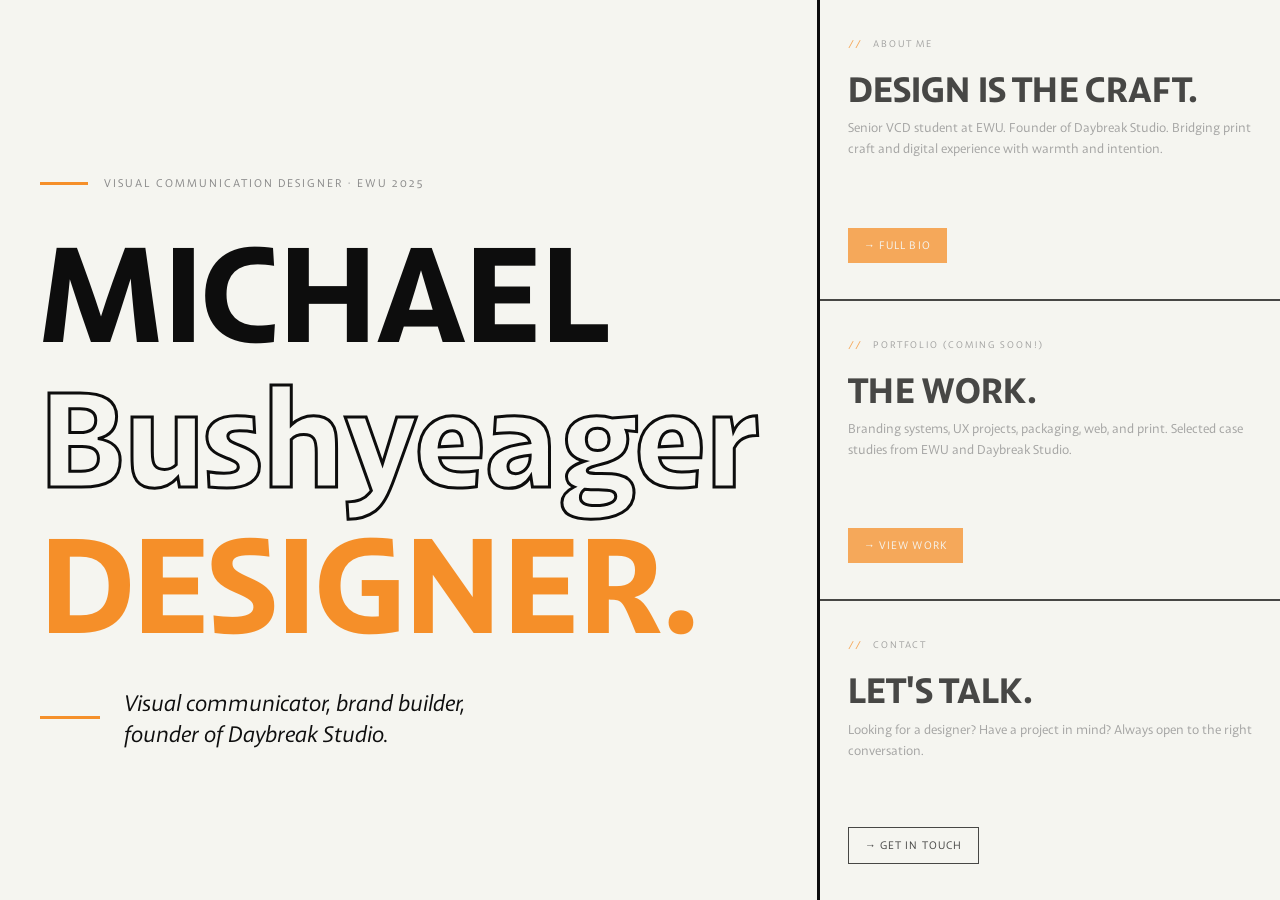
==== commit 52a7ec77: "refactor sidebar titles and adjust layout for improved readability" ====
--- a/index.html
+++ b/index.html
@@ -37,7 +37,7 @@
         <div class="sidebar-section">
           <div>
             <p class="sidebar-label">About Me</p>
-            <h3 class="sidebar-title">DESIGN<br>IS THE<br>CRAFT.</h3>
+            <h3 class="sidebar-title">DESIGN IS THE CRAFT.</h3>
             <p class="sidebar-body">Senior VCD student at EWU. Founder of Daybreak Studio. Bridging print craft and digital experience with warmth and intention.</p>
           </div>
           <a href="about.html" class="sidebar-link">→ Full bio</a>
@@ -55,7 +55,7 @@
         <div class="sidebar-section">
           <div>
             <p class="sidebar-label">Contact</p>
-            <h3 class="sidebar-title">LET'S<br>TALK.</h3>
+            <h3 class="sidebar-title">LET'S TALK.</h3>
             <p class="sidebar-body">Looking for a designer? Have a project in mind? Always open to the right conversation.</p>
           </div>
           <a href="#" class="sidebar-link ghost">→ Get in touch</a>
--- a/style.css
+++ b/style.css
@@ -67,7 +67,7 @@
     /* HERO */
     .hero {
       display: grid;
-      grid-template-columns: 1fr 360px;
+      grid-template-columns: 1fr 460px;
       min-height: 100vh;
     }
  
@@ -123,7 +123,7 @@
  
     .word-row {
       display: block;
-      overflow: hidden;
+      overflow: visible;
       padding: 0.06em 0;
     }
  
@@ -279,7 +279,7 @@
 
     .page {
       display: grid;
-      grid-template-columns: 1fr 360px;
+      grid-template-columns: 1fr 460px;
       min-height: 100vh;
     }
 
@@ -303,7 +303,7 @@
       overflow: hidden;
     }
 
-    .title-row { display: block; overflow: hidden; }
+    .title-row { display: block; overflow: visible; }
     .title-word { display: inline-block; transform: translateY(110%); }
     .title-word.outline {
       -webkit-text-stroke: 3px var(--black);
